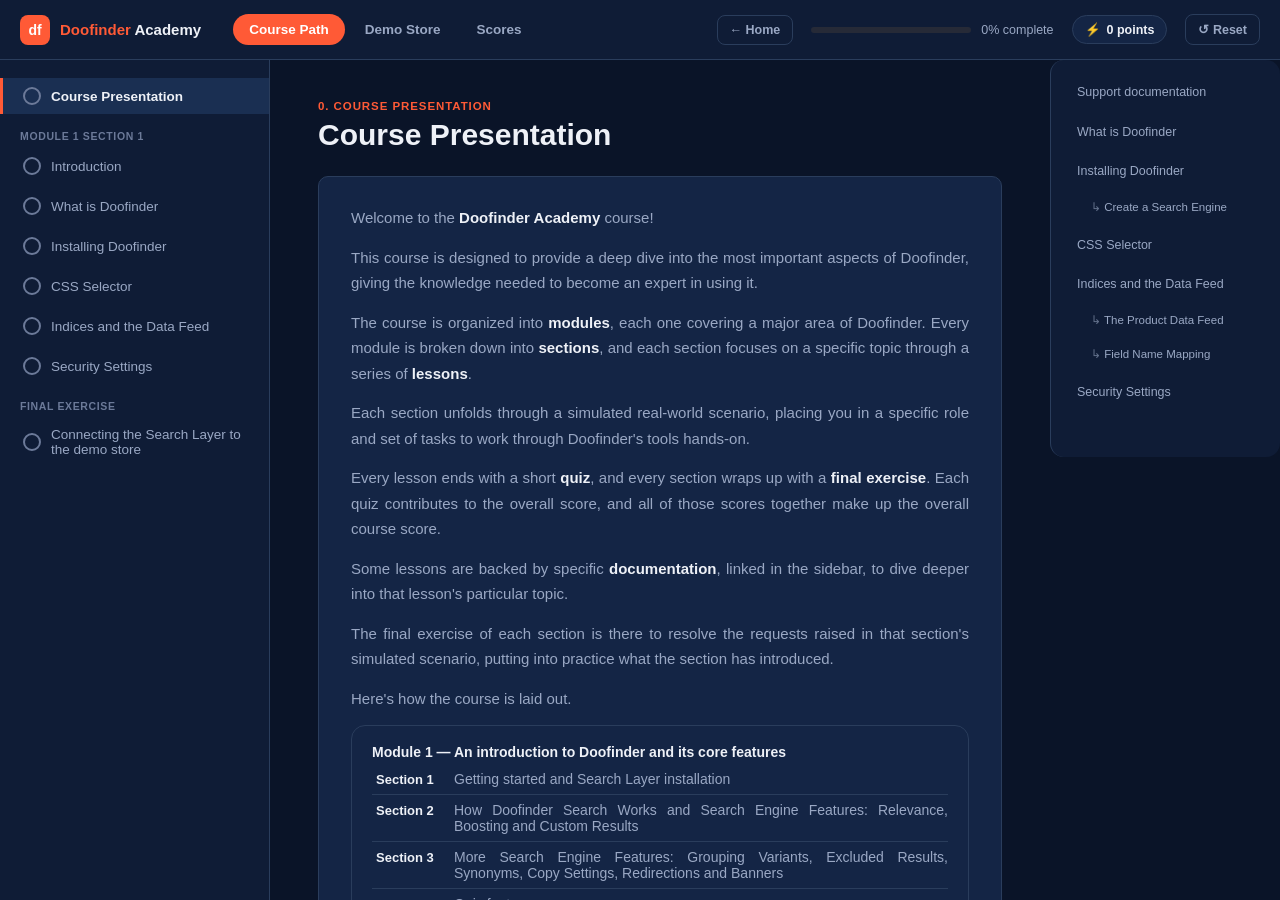
==== academy/section1.html @ 2c352283 "Auto commit: data-section1.js" ====
<!DOCTYPE html>
<html lang="en">
<head>
<meta charset="UTF-8">
<meta name="viewport" content="width=device-width, initial-scale=1.0">
<title>Doofinder Academy</title>
<link rel="stylesheet" href="css/style.css?v=235">
</head>
<body>
<div id="app">

  <header class="topbar">
    <a class="brand" href="index.html" title="Back to Home">
      <div class="brand-mark">df</div>
      <div class="brand-name"><span>Doofinder</span> Academy</div>
    </a>

    <nav class="tabs">
      <button class="tab-btn" data-view="course">Course Path</button>
      <button class="tab-btn" data-view="demo">Demo Store</button>
      <button class="tab-btn" data-view="scores">Scores</button>
    </nav>

    <div class="topbar-right">
      <a class="home-btn" href="index.html">← Home</a>
      <div class="progress-wrap">
        <div class="progress-track"><div class="progress-fill" id="progress-fill"></div></div>
        <div class="progress-label" id="progress-label">0% complete</div>
      </div>
      <div class="xp-badge">⚡ <span id="xp-label">0 points</span></div>
      <button class="reset-btn" id="reset-btn">↺ Reset</button>
    </div>
  </header>

  <div class="layout">
    <aside class="sidebar" id="sidebar"></aside>
    <main class="main"><div class="main-inner" id="main-inner"></div></main>
    <aside class="doclinks" id="doclinks"></aside>
  </div>

</div>

<div class="lightbox" id="lightbox">
  <img id="lightbox-img" src="" alt="">
  <div class="lightbox-video" id="lightbox-video">
    <iframe id="lightbox-video-iframe" src="" frameborder="0" webkitallowfullscreen mozallowfullscreen allowfullscreen></iframe>
  </div>
  <div class="lightbox-content" id="lightbox-content"></div>
</div>

<script src="js/data-section1.js?v=266"></script>
<script src="js/app.js?v=247"></script>
</body>
</html>
---- academy/css/style.css ----
:root {
  --bg-page: #0a1428;
  --bg-panel: #0f1c36;
  --bg-card: #142545;
  --bg-card-hover: #1a2f52;
  --border: #2a3d5c;
  --text-primary: #eef1f7;
  --text-secondary: #9aa8c4;
  --text-dim: #6c7a99;
  --accent: #ff5a36;
  --accent-soft: rgba(255, 90, 54, 0.14);
  --success: #2ecc71;
  --success-soft: rgba(46, 204, 113, 0.14);
  --danger: #ef5a5a;
  --danger-soft: rgba(239, 90, 90, 0.14);
  --success-text: #7be3a4;
  --danger-text: #f29e9e;
  --pill-yellow: #f4d35e;
  --pill-green: #8bd450;
  --pill-blue: #6cb6f2;
  --radius: 10px;
}

* { box-sizing: border-box; }

html, body {
  margin: 0;
  padding: 0;
  height: 100%;
  background: var(--bg-page);
  color: var(--text-primary);
  font-family: "Inter", -apple-system, BlinkMacSystemFont, "Segoe UI", Roboto, Helvetica, Arial, sans-serif;
  -webkit-font-smoothing: antialiased;
}

#app { display: flex; flex-direction: column; height: 100vh; }

/* ---------- Topbar ---------- */
.topbar {
  height: 60px;
  flex: 0 0 auto;
  display: flex;
  align-items: center;
  gap: 24px;
  padding: 0 20px;
  background: var(--bg-panel);
  border-bottom: 1px solid var(--border);
  z-index: 10;
}

.brand { display: flex; align-items: center; gap: 10px; margin-right: 8px; white-space: nowrap; text-decoration: none; color: inherit; }
.brand-mark {
  width: 30px; height: 30px; border-radius: 8px;
  background: var(--accent);
  color: #fff;
  font-weight: 800;
  font-size: 14px;
  display: flex; align-items: center; justify-content: center;
}
.brand-name { font-weight: 700; font-size: 15px; color: var(--text-primary); }
.brand-name span { color: var(--accent); }

.tabs { display: flex; align-items: center; gap: 4px; }
.tab-btn {
  border: none;
  background: transparent;
  color: var(--text-secondary);
  font-size: 13.5px;
  font-weight: 600;
  padding: 8px 16px;
  border-radius: 999px;
  cursor: pointer;
  transition: background .15s, color .15s;
}
.tab-btn:hover { color: var(--text-primary); }
.tab-btn.active { background: var(--accent); color: #fff; }

.topbar-right { margin-left: auto; display: flex; align-items: center; gap: 18px; }

.progress-wrap { display: flex; align-items: center; gap: 10px; }
.progress-track {
  width: 160px; height: 6px; border-radius: 999px;
  background: #262a37; overflow: hidden;
}
.progress-fill { height: 100%; background: var(--accent); border-radius: 999px; transition: width .3s ease; }
.progress-label { font-size: 12.5px; color: var(--text-secondary); white-space: nowrap; }

.xp-badge {
  display: flex; align-items: center; gap: 6px;
  background: var(--bg-card); border: 1px solid var(--border);
  padding: 6px 12px; border-radius: 999px;
  font-size: 12.5px; font-weight: 700; color: var(--text-primary);
  white-space: nowrap;
}

.reset-btn {
  display: flex; align-items: center; gap: 6px;
  background: transparent; border: 1px solid var(--border);
  color: var(--text-secondary);
  padding: 7px 12px; border-radius: 8px;
  font-size: 12.5px; font-weight: 600; cursor: pointer;
  transition: border-color .15s, color .15s;
}
.reset-btn:hover { border-color: var(--danger); color: var(--danger); }

.home-btn {
  display: flex; align-items: center; gap: 6px;
  background: transparent; border: 1px solid var(--border);
  color: var(--text-secondary); text-decoration: none;
  padding: 7px 12px; border-radius: 8px;
  font-size: 12.5px; font-weight: 600;
  transition: border-color .15s, color .15s;
}
.home-btn:hover { border-color: var(--accent); color: var(--accent); }

/* ---------- Layout ---------- */
.layout { flex: 1; display: flex; min-height: 0; }

.sidebar {
  width: 270px; flex: 0 0 auto;
  background: var(--bg-panel);
  border-right: 1px solid var(--border);
  overflow-y: auto;
  padding: 18px 0 40px;
}
.side-group { margin-bottom: 4px; }
.side-group-label {
  font-size: 10.5px; font-weight: 800; letter-spacing: .06em;
  color: var(--text-dim); padding: 12px 20px 6px;
}
.side-item {
  display: flex; align-items: center; gap: 10px;
  padding: 9px 20px;
  cursor: pointer;
  font-size: 13.5px;
  color: var(--text-secondary);
  border-left: 3px solid transparent;
  transition: background .12s, color .12s;
}
.side-item:hover { background: var(--bg-card-hover); color: var(--text-primary); }
.side-item.active {
  color: var(--text-primary); font-weight: 700;
  background: var(--bg-card-hover);
  border-left-color: var(--accent);
}
.side-check {
  width: 18px; height: 18px; border-radius: 999px;
  border: 2px solid var(--text-dim);
  flex: 0 0 auto;
  display: flex; align-items: center; justify-content: center;
}
.side-item.done .side-check {
  border-color: var(--success);
  background: var(--success);
  color: #06280f;
  font-size: 11px; font-weight: 900;
}

.main {
  flex: 1; min-width: 0; overflow-y: auto; padding: 40px 48px 80px;
  scrollbar-width: none;
  -ms-overflow-style: none;
}
.main::-webkit-scrollbar { display: none; }
.main-inner { max-width: 1200px; margin: 0 auto; }
/* Course lessons, quizzes and exercises: cap the width so floated images keep
   matching the height of the text beside them on wide screens */
.main-inner:has(> .page-head) { max-width: 1000px; }
.main-inner p, .main-inner li { text-align: justify; }

.doclinks {
  width: 230px; flex: 0 0 auto;
  align-self: flex-start;
  background: var(--bg-panel);
  border-left: 1px solid var(--border);
  border-radius: 14px;
  overflow: visible;
  padding: 18px 16px 40px;
}
.doclink-item { margin-bottom: 10px; }
.doclink-item a {
  display: block;
  font-size: 12.5px; line-height: 1.4;
  color: var(--text-secondary);
  text-decoration: none;
  padding: 6px 8px;
  border-radius: 6px;
  border-left: 2px solid transparent;
  transition: background .12s, color .12s;
}
.doclink-item a:hover { background: var(--bg-card-hover); color: var(--text-primary); }
.doclink-item.active a {
  color: #fff; font-weight: 700;
  background: var(--accent);
  border-left-color: var(--accent);
}
.doclink-item-extra { margin-top: -4px; margin-left: 14px; }
.doclink-item-extra a { font-size: 11.5px; }
.doclink-item-extra a::before { content: "↳ "; opacity: .6; }

.eyebrow { color: var(--accent); font-weight: 800; font-size: 11.5px; letter-spacing: .08em; margin-bottom: 6px; }
.page-title { font-size: 30px; font-weight: 800; margin: 0 0 24px; color: var(--text-primary); }

.page-head { display: flex; align-items: flex-start; justify-content: space-between; gap: 16px; }
.module-badge {
  flex-shrink: 0; margin-top: 2px;
  background: var(--accent); color: #fff; font-size: 12px; font-weight: 700; letter-spacing: .03em;
  padding: 6px 14px; border-radius: 999px; white-space: nowrap;
}

.card {
  background: var(--bg-card);
  border: 1px solid var(--border);
  border-radius: var(--radius);
  padding: 28px 32px;
}
.card + .card { margin-top: 24px; }

/* ---------- Course presentation ---------- */
.intro-text p { line-height: 1.7; font-size: 15px; color: var(--text-secondary); margin: 0 0 14px; }
.intro-text p strong { color: var(--text-primary); }
.email-card {
  background: var(--bg-page);
  border: 1px solid var(--border);
  border-radius: 8px;
  padding: 20px 24px;
  margin: 18px 0;
}
.email-head { display: flex; align-items: center; gap: 12px; padding-bottom: 14px; border-bottom: 1px solid var(--border); margin-bottom: 14px; }
.email-avatar {
  width: 38px; height: 38px; border-radius: 999px;
  background: var(--accent-soft); color: var(--accent);
  display: flex; align-items: center; justify-content: center;
  font-weight: 800; font-size: 13px;
}
.email-name { font-weight: 700; font-size: 14px; }
.email-addr { color: var(--text-dim); font-size: 12.5px; }
.email-subject { color: var(--text-secondary); font-size: 13px; padding-bottom: 12px; border-bottom: 1px solid var(--border); margin-bottom: 14px; }
.email-body p { margin: 0 0 12px; line-height: 1.7; font-size: 14.5px; color: var(--text-primary); }
.email-body a { color: var(--text-primary); font-weight: 700; }

.whatsapp-card {
  max-width: 960px; margin: 18px 0;
  border: 1px solid var(--border); border-radius: 12px;
  padding: 16px 18px;
}
.whatsapp-head { display: flex; align-items: center; gap: 10px; margin-bottom: 10px; }
.whatsapp-avatar {
  width: 34px; height: 34px; border-radius: 999px;
  background: var(--success-soft); color: var(--success);
  display: flex; align-items: center; justify-content: center;
  font-weight: 800; font-size: 12px; flex: 0 0 auto;
}
.whatsapp-name { font-weight: 700; font-size: 13.5px; color: var(--text-primary); }

.whatsapp-thread { display: flex; flex-direction: column; gap: 6px; }
.whatsapp-msg {
  align-self: flex-start; max-width: 92%;
  background: var(--bg-page); border: 1px solid var(--border);
  border-radius: 14px; border-top-left-radius: 4px;
  padding: 9px 14px 5px;
}
.whatsapp-msg p { margin: 0; line-height: 1.55; font-size: 14.5px; color: var(--text-primary); }
.whatsapp-msg p strong { color: var(--text-primary); }
.whatsapp-msg a { color: var(--text-primary); font-weight: 700; }
.whatsapp-meta {
  display: flex; justify-content: flex-end; align-items: center; gap: 3px;
  margin-top: 3px; font-size: 10.5px; color: var(--text-dim);
}
.whatsapp-ticks { color: #53bdeb; font-size: 11px; letter-spacing: -1px; }

.whatsapp-outgoing .whatsapp-head { flex-direction: row-reverse; }
.whatsapp-outgoing .whatsapp-msg {
  align-self: flex-end;
  background: var(--accent-soft); border-color: rgba(255, 90, 54, .3);
  border-top-left-radius: 14px; border-top-right-radius: 4px;
}

.whatsapp-split { display: flex; gap: 28px; align-items: flex-start; margin: 18px 0; }
.whatsapp-split .whatsapp-card, .whatsapp-split .slack-card { flex: 1.8 1 700px; max-width: 700px; margin: 0; }
.whatsapp-note { flex: 1 1 260px; min-width: 220px; padding-top: 4px; }
.whatsapp-note p { line-height: 1.7; font-size: 15px; color: var(--text-secondary); margin: 0 0 14px; }
.whatsapp-note p:last-child { margin-bottom: 0; }
.whatsapp-note p strong { color: var(--text-primary); }
@media (max-width: 900px) {
  .whatsapp-split { flex-direction: column; }
  .whatsapp-split .whatsapp-card, .whatsapp-split .slack-card { width: 100%; }
}

.slack-card-wide { margin: 18px 0; }
.slack-card-wide .slack-card { max-width: none; margin: 0; }

/* ---------- Slack ---------- */
.slack-card {
  max-width: 960px; margin: 18px 0;
  border: 1px solid var(--border); border-radius: 12px;
  overflow: hidden; background: var(--bg-page);
}
.slack-channel-bar {
  padding: 12px 18px; border-bottom: 1px solid var(--border);
  font-weight: 700; font-size: 14px; color: var(--text-primary);
  background: var(--bg-card);
}
.slack-hash { color: var(--text-dim); font-weight: 700; margin-right: 2px; }
.slack-thread { padding: 14px 18px; display: flex; flex-direction: column; gap: 16px; }
.slack-msg { display: flex; gap: 12px; align-items: flex-start; }
.slack-avatar {
  width: 36px; height: 36px; border-radius: 8px; flex: 0 0 auto;
  background: #6b4fc9; color: #fff;
  display: flex; align-items: center; justify-content: center;
  font-weight: 800; font-size: 12.5px;
}
.slack-avatar-self { background: var(--accent); }
.slack-msg-body { min-width: 0; }
.slack-msg-head { display: flex; align-items: baseline; gap: 8px; margin-bottom: 2px; }
.slack-msg-name { font-weight: 700; font-size: 14px; color: var(--text-primary); }
.slack-msg-time { font-size: 11.5px; color: var(--text-dim); }
.slack-msg-body p { margin: 0; line-height: 1.55; font-size: 14.5px; color: var(--text-primary); }
.slack-msg-body p + p { margin-top: 8px; }
.slack-msg-body p strong { color: var(--text-primary); }
.slack-msg-body code { font-size: 13px; }

/* ---------- Theory ---------- */
.theory-lead { font-size: 15.5px; line-height: 1.75; color: var(--text-secondary); margin-bottom: 6px; }
.theory-lead strong { color: var(--text-primary); }
.theory-block { margin-top: 22px; }
.theory-block::after { content: ""; display: table; clear: both; }
.theory-lead + .theory-block { margin-top: 10px; }
.theory-block h2 { font-size: 19px; margin: 0 0 12px; color: var(--text-primary); clear: both; scroll-margin-top: 24px; }
.theory-block h3 { font-size: 16px; margin: 22px 0 10px; color: var(--text-primary); }
.theory-block .theory-table { margin-bottom: 14px; clear: both; }
.theory-block ul, .theory-block ol { margin: 0 0 14px; padding-left: 20px; color: var(--text-secondary); font-size: 14.5px; line-height: 1.75; }
.theory-block ul ul { margin-top: 6px; }
.theory-block li { margin-bottom: 6px; }
.theory-block li strong, .theory-block p strong { color: var(--text-primary); }
.theory-block p { color: var(--text-secondary); font-size: 14.5px; line-height: 1.75; margin: 0 0 14px; }
code { background: var(--bg-page); border: 1px solid var(--border); padding: 1px 6px; border-radius: 5px; font-size: 13px; color: var(--text-secondary); font-family: "SFMono-Regular", Consolas, Menlo, monospace; }
.code-block code { background: transparent; border: none; padding: 0; border-radius: 0; font-size: 13px; color: #d7dce6; }

/* Editorial figures — images that sit inside the flowing text, magazine-style,
   instead of a two-column split (which left empty space when text ran short). */
.lesson-figure {
  width: 320px; max-width: 100%;
  margin: 4px 0 16px;
  position: relative;
}
.lesson-figure-left { float: left; margin-right: 24px; }
.lesson-figure-right { float: right; margin-left: 24px; }
.lesson-figure img {
  display: block; width: 100%; height: auto;
  border-radius: 8px; border: 1px solid var(--border);
  cursor: zoom-in; transition: filter .15s;
}
.lesson-figure img:hover { filter: brightness(1.08); }
.example-caption {
  position: absolute; right: 8px; bottom: 8px; z-index: 1;
  margin: 0; padding: 0;
  width: 24px; height: 24px;
  display: flex; align-items: center; justify-content: center;
  background: rgba(10, 20, 40, .78); border: 1px solid rgba(255, 255, 255, .1);
  border-radius: 50%;
  color: var(--text-primary);
  pointer-events: none;
}
.example-caption svg { display: block; }
.theory-callout {
  display: flow-root; /* sits beside a floated image instead of dropping below it */
  margin: 16px 0; padding: 13px 18px;
  border-left: 3px solid var(--accent);
  background: var(--accent-soft);
  border-radius: 0 8px 8px 0;
  font-size: 14.5px; line-height: 1.7;
  color: var(--text-primary);
}
@media (max-width: 720px) {
  .lesson-figure-left, .lesson-figure-right { float: none; width: 100%; margin: 0 0 16px; }
}

.install-step-carousel {
  position: relative; margin-top: 10px; max-width: 600px; height: 400px;
  background: #fff;
  border-radius: 8px; border: 1px solid var(--border);
}
.install-step-carousel.float-left { float: left; width: 500px; margin: 0 24px 14px 0; }
@media (max-width: 720px) {
  .install-step-carousel.float-left { float: none; width: 100%; margin: 0 0 16px; }
}
.install-step-carousel img {
  display: none; width: 100%; height: 100%;
  object-fit: contain;
  border-radius: 8px;
  cursor: zoom-in; transition: filter .15s;
}
.install-step-carousel img.is-active { display: block; }
.install-step-carousel img:hover { filter: brightness(1.08); }
.carousel-next-btn {
  position: absolute; right: 8px; bottom: 8px; z-index: 1;
  padding: 5px 12px; border: 1px solid rgba(255, 255, 255, .1);
  border-radius: 999px;
  background: rgba(10, 20, 40, .78); color: var(--text-primary);
  font-size: 11.5px; font-weight: 700;
  cursor: pointer;
}
.carousel-next-btn:hover { background: rgba(10, 20, 40, .92); }

.gif-preview { display: flex; align-items: flex-start; gap: 20px; margin-top: 10px; flex-wrap: wrap; }
.gif-preview .gif-image { flex: 3 1 600px; max-width: 800px; position: relative; }
.gif-preview .gif-image img[data-action="zoom-image"] {
  display: block;
  width: 100%;
  border-radius: 8px;
  border: 1px solid var(--border);
  cursor: zoom-in;
  transition: filter .15s;
}
.gif-preview .gif-image img[data-action="zoom-image"]:hover { filter: brightness(1.08); }
.gif-preview .gif-text { flex: 1 1 140px; min-width: 140px; }

.gif-preview-stacked { flex-direction: column; }
.gif-preview-stacked .gif-image { flex: none; width: 100%; max-width: 100%; }
.gif-preview-stacked .gif-text { flex: none; width: 100%; margin-top: 14px; }

.gif-freeze-canvas {
  display: none;
  position: absolute; top: 0; left: 0; z-index: 1;
  width: 100%; height: 100%;
  border-radius: 8px;
}
.gif-freeze-canvas.is-visible { display: block; }
.gif-toggle-btn {
  position: absolute; left: 8px; bottom: 8px; z-index: 2;
  width: 26px; height: 26px; padding: 0;
  display: flex; align-items: center; justify-content: center;
  background: rgba(10, 20, 40, .78); border: 1px solid rgba(255, 255, 255, .1);
  border-radius: 50%;
  color: var(--text-primary);
  cursor: pointer;
}
.gif-toggle-btn:hover { background: rgba(10, 20, 40, .92); }
.gif-preview .gif-text p { margin: 0 0 14px; }
.gif-preview .gif-text p:last-child { margin-bottom: 0; }

.lightbox {
  display: none;
  position: fixed; inset: 0; z-index: 1000;
  background: rgba(10, 12, 18, .85);
  align-items: center; justify-content: center;
  padding: 40px; cursor: zoom-out;
}
.lightbox.is-open { display: flex; }
.lightbox img { max-width: 95vw; max-height: 90vh; border-radius: 10px; box-shadow: 0 20px 60px rgba(0,0,0,.5); }
.lightbox-video {
  display: none; position: relative; width: min(90vw, 1100px); aspect-ratio: 16 / 9;
  border-radius: 10px; overflow: hidden; box-shadow: 0 20px 60px rgba(0,0,0,.5); cursor: default;
  background: #000;
}
.lightbox-video iframe { position: absolute; top: 0; left: 0; width: 100%; height: 100%; border: 0; }
.lightbox-content {
  display: none; cursor: default;
  background: var(--bg-card); border: 1px solid var(--border); border-radius: 14px;
  padding: 36px 40px; box-shadow: 0 20px 60px rgba(0,0,0,.5);
  max-width: 90vw; max-height: 90vh; overflow: auto;
}
.lightbox-content svg { display: block; width: min(70vw, 640px); height: auto; }

.theory-diagram {
  width: max-content;
  margin: 18px 0; padding: 26px 20px;
  background: var(--bg-page); border: 1px solid var(--border); border-radius: 10px;
}
.theory-diagram svg { width: 320px; max-width: 100%; height: auto; display: block; margin: 0; cursor: zoom-in; transition: filter .15s; }
.theory-diagram svg:hover { filter: brightness(1.12); }

.diagram-split { display: flex; gap: 24px; align-items: flex-start; margin: 18px 0; flex-wrap: wrap; }
.diagram-figure { flex: 0 0 auto; position: relative; }
.diagram-split .theory-diagram { margin: 0; }
.diagram-note { flex: 1 1 260px; min-width: 240px; }
.diagram-note p { line-height: 1.7; font-size: 15px; color: var(--text-secondary); margin: 0 0 14px; }
.diagram-note p:last-child { margin-bottom: 0; }
.diagram-note p strong { color: var(--text-primary); }

.theory-table { width: 100%; border-collapse: collapse; margin-top: 4px; font-size: 14px; }
.theory-table th, .theory-table td { text-align: left; padding: 10px 12px; border-bottom: 1px solid var(--border); vertical-align: top; }
.theory-table th { color: var(--text-dim); font-size: 11.5px; text-transform: uppercase; letter-spacing: .04em; }
.theory-table td { color: var(--text-secondary); }
.theory-table td strong { color: var(--text-primary); }

.course-index { display: flex; flex-direction: column; gap: 20px; margin-top: 4px; }
.course-index-module {
  background: var(--bg-card);
  border: 1px solid var(--border);
  border-radius: 14px;
  padding: 18px 20px;
}
.course-index-module-title { font-size: 14px; font-weight: 700; color: var(--text-primary); margin-bottom: 4px; }
.course-index-module-desc { font-size: 13px; color: var(--text-secondary); line-height: 1.5; margin: 0 0 10px; }
.course-index-list { list-style: none; margin: 0; padding: 0; }
.course-index-list li {
  display: flex; align-items: baseline; gap: 10px;
  padding: 7px 0 7px 4px;
  color: var(--text-secondary);
  font-size: 14px;
  border-bottom: 1px solid var(--border);
}
.course-index-list li:last-child { border-bottom: none; }
.course-index-section {
  flex: none;
  color: var(--text-primary);
  font-size: 13px; font-weight: 700;
  min-width: 68px;
}

/* ---------- Home / landing page ---------- */
.home-inner { max-width: 1200px; padding-top: 12px; }
.home-inner .page-title { margin-bottom: 10px; }
.home-hero { font-size: 15.5px; line-height: 1.7; color: var(--text-secondary); max-width: 620px; margin: 0 0 30px; }

.course-grid {
  display: grid;
  grid-template-columns: repeat(auto-fill, minmax(260px, 1fr));
  gap: 20px;
  margin-bottom: 28px;
}
.course-card {
  display: flex; flex-direction: column;
  background: var(--bg-card); border: 1px solid var(--border); border-radius: 14px;
  padding: 22px 22px 18px; min-height: 220px;
  text-decoration: none; color: inherit;
  transition: border-color .15s, transform .12s;
}
.course-card:hover { border-color: var(--accent); transform: translateY(-2px); }
.course-card-pill {
  align-self: flex-start;
  font-size: 11px; font-weight: 800; letter-spacing: .02em;
  padding: 5px 12px; border-radius: 999px; margin-bottom: 16px;
  color: #12131a;
}
.course-card-pill-yellow { background: var(--pill-yellow); }
.course-card-pill-green { background: var(--pill-green); }
.course-card-pill-blue { background: var(--pill-blue); }
.course-card-title { font-size: 18.5px; font-weight: 800; margin: 0 0 10px; color: var(--text-primary); line-height: 1.3; }
.main-inner .course-card-desc { font-size: 13.5px; color: var(--text-secondary); line-height: 1.55; margin: 0; flex: 1; text-align: left; }
.course-card-footer {
  display: flex; align-items: center; justify-content: space-between;
  margin-top: 20px; padding-top: 14px; border-top: 1px solid var(--border);
  font-size: 12.5px; color: var(--text-secondary);
}
.course-card-level { display: flex; align-items: center; gap: 6px; }
.course-card-level svg { width: 14px; height: 14px; opacity: .8; }

.home-module-card { margin-top: 0; }
.home-module-upcoming { opacity: .65; }
.home-module-upcoming .course-index-list li { padding-left: 0; }

.code-block {
  background: transparent;
  padding: 0;
  overflow-x: auto;
  font-family: "SFMono-Regular", Consolas, Menlo, monospace;
  font-size: 13px;
  color: #d7dce6;
  margin: 10px 0 14px;
}
.code-block .tok { color: var(--text-primary); font-weight: 700; }

.section-footer { display: flex; justify-content: flex-end; align-items: center; gap: 10px; margin-top: 28px; }
.btn {
  border: none; cursor: pointer; font-weight: 700; font-size: 13.5px;
  border-radius: 8px; padding: 11px 20px;
  transition: filter .15s, transform .1s;
}
.btn:active { transform: translateY(1px); }
.btn-primary { background: var(--accent); color: #fff; }
.btn-primary:hover { filter: brightness(1.08); }
.btn-primary:disabled { opacity: .45; cursor: not-allowed; }
.btn-ghost { background: var(--bg-card-hover); color: var(--text-primary); border: 1px solid var(--border); }
.btn-ghost:hover { border-color: var(--text-dim); }

/* ---------- Quiz ---------- */
.quiz-docs-link { margin-bottom: 14px; }
.quiz-docs-link a {
  color: var(--text-secondary); font-size: 13px; font-weight: 600;
  text-decoration: none; display: inline-flex; align-items: center; gap: 4px;
}
.quiz-docs-link a:hover { color: var(--accent); }
.quiz-card { }
.quiz-card ul { margin: 0 0 16px; padding-left: 20px; color: var(--text-secondary); font-size: 14.5px; line-height: 1.75; }
.quiz-card li { margin-bottom: 6px; }
.quiz-card li strong { color: var(--text-primary); }
.quiz-card a { color: var(--text-primary); font-weight: 700; }
.quiz-card a:hover { color: var(--accent); }
.quiz-hint { color: var(--text-secondary); font-size: 13px; margin: 0 0 14px; }
.quiz-header { display: flex; align-items: center; justify-content: space-between; margin-bottom: 20px; }
.quiz-header h2 { font-size: 18px; margin: 0; }
.quiz-dots { display: flex; gap: 6px; }
.quiz-dot { width: 8px; height: 8px; border-radius: 999px; background: var(--border); }
.quiz-dot.current { background: var(--accent); width: 20px; }
.quiz-dot.answered-correct { background: var(--success); }
.quiz-dot.answered-wrong { background: var(--danger); }
.exercise-stepper { display: flex; align-items: center; gap: 10px; }
.exercise-step-label { font-size: 12px; font-weight: 600; color: var(--text-secondary); white-space: nowrap; }

.quiz-question { font-size: 16.5px; font-weight: 700; margin-bottom: 18px; line-height: 1.5; }
.quiz-options { display: flex; flex-direction: column; gap: 10px; }
.quiz-option {
  display: flex; align-items: center; gap: 12px;
  border: 1px solid var(--border); border-radius: 8px;
  padding: 13px 16px; cursor: pointer;
  font-size: 14px; color: var(--text-primary);
  background: var(--bg-page);
  transition: border-color .12s, background .12s;
}
.quiz-option:hover:not(.locked) { border-color: var(--accent); }
.quiz-option .opt-letter {
  width: 22px; height: 22px; border-radius: 999px; flex: 0 0 auto;
  border: 1px solid var(--border); font-size: 11px; font-weight: 800;
  display: flex; align-items: center; justify-content: center; color: var(--text-dim);
}
.quiz-option.selected { border-color: var(--accent); background: var(--accent-soft); }
.quiz-option.correct { border-color: var(--success); background: var(--success-soft); }
.quiz-option.correct .opt-letter { border-color: var(--success); color: var(--success); background: rgba(46,204,113,.15); }
.quiz-option.wrong { border-color: var(--danger); background: var(--danger-soft); }
.quiz-option.wrong .opt-letter { border-color: var(--danger); color: var(--danger); background: rgba(239,90,90,.15); }
.quiz-option.locked { cursor: default; }

.quiz-feedback { margin-top: 16px; padding: 14px 16px; border-radius: 8px; font-size: 13.5px; line-height: 1.6; }
.quiz-feedback.ok { background: var(--success-soft); color: var(--success-text); border: 1px solid rgba(46,204,113,.35); }
.quiz-feedback.bad { background: var(--danger-soft); color: var(--danger-text); border: 1px solid rgba(239,90,90,.35); }
.quiz-feedback-label { display: block; margin-bottom: 4px; font-size: 14px; }

.quiz-footer { display: flex; justify-content: flex-end; margin-top: 22px; }

.quiz-result { text-align: center; padding: 20px 0; }
.quiz-result .score { font-size: 44px; font-weight: 800; color: var(--accent); }
.quiz-result .score-sub { color: var(--text-secondary); font-size: 14px; margin-top: 6px; }
.quiz-result .badge { display: inline-block; margin-top: 16px; padding: 8px 16px; border-radius: 999px; font-weight: 700; font-size: 12.5px; }
.quiz-result .badge.pass { background: var(--success-soft); color: var(--success-text); }
.quiz-result .badge.retry { background: var(--danger-soft); color: var(--danger-text); }
.quiz-result-actions { display: flex; gap: 10px; justify-content: center; margin-top: 22px; }

/* ---------- Wizard exercise (section 9) ---------- */
.field-row { margin-bottom: 16px; }
.field-label { display: block; font-size: 12.5px; font-weight: 700; color: var(--text-secondary); margin-bottom: 6px; }
.field-input {
  width: 100%; background: var(--bg-page); border: 1px solid var(--border); border-radius: 8px;
  padding: 10px 12px; color: var(--text-primary); font-size: 13.5px; outline: none;
  font-family: inherit;
}
.field-input:focus { border-color: var(--accent); }
.field-input.error { border-color: var(--danger); }
.field-error-msg { color: var(--danger-text); font-size: 12px; margin-top: 6px; }

.image-choice-row { display: flex; gap: 10px; margin-bottom: 4px; }
.image-choice-row.image-choice-grid { display: grid; gap: 12px; }
.image-choice-thumb { position: relative; flex: 1; min-width: 0; }
.image-choice-thumb img { display: block; width: 100%; border-radius: 6px; border: 1px solid var(--border); cursor: zoom-in; }
.image-choice-thumb.fixed-ratio { background: #fff; border-radius: 6px; overflow: hidden; }
.image-choice-thumb.fixed-ratio img { height: 100%; object-fit: contain; }
.image-choice-note { font-size: 14.5px; color: var(--text-secondary); line-height: 1.65; align-self: center; text-align: justify; }
.image-choice-note strong { color: var(--text-primary); }
.image-choice-caption {
  position: absolute; top: 8px; left: 8px; margin: 0;
  background: var(--accent); color: #fff; font-size: 10px; font-weight: 700;
  text-transform: uppercase; letter-spacing: .4px; padding: 3px 8px;
  border-radius: 20px; box-shadow: 0 1px 4px rgba(0, 0, 0, .35); pointer-events: none;
}

.choice-grid { display: flex; flex-wrap: wrap; gap: 10px; }
.choice-option {
  padding: 10px 16px; border: 2px solid var(--border); border-radius: 10px; cursor: pointer;
  background: var(--bg-page); font-size: 14px; transition: border-color .15s;
}
.choice-option:hover { border-color: var(--text-secondary); }
.choice-option.selected { border-color: var(--accent); }
.choice-grid.error .choice-option { border-color: var(--danger); }
@media (max-width: 600px) { .choice-option { width: 100%; text-align: center; } }

.choice-grid-column { flex-direction: column; }
.choice-grid-column .choice-option { width: 100%; text-align: left; }

.feed-preview-grid { display: flex; flex-wrap: wrap; gap: 16px; margin: 10px 0 16px; }
.feed-preview-card {
  position: relative;
  flex: 1 1 260px;
  display: flex; flex-direction: column; gap: 10px;
  padding: 14px; border: 1px solid var(--border); border-radius: 10px;
  background: var(--bg-card);
}
.feed-preview-label {
  position: absolute; top: 22px; left: 22px; z-index: 1; margin: 0;
  background: var(--accent); color: #fff; font-size: 10px; font-weight: 700;
  text-transform: uppercase; letter-spacing: .4px; padding: 3px 8px;
  border-radius: 20px; box-shadow: 0 1px 4px rgba(0, 0, 0, .35); pointer-events: none;
}
.feed-preview-img {
  display: block; width: 100%; max-width: 100%;
  border-radius: 6px; border: 1px solid var(--border);
  cursor: zoom-in; transition: filter .15s;
}
.feed-preview-img:hover { filter: brightness(1.08); }
.feed-download-btn { display: inline-flex; align-self: flex-start; text-decoration: none; }

.exercise-scenario {
  background: var(--bg-page); border: 1px solid var(--border); border-radius: 10px;
  padding: 14px 16px; margin-bottom: 18px;
}
.exercise-scenario p { margin: 0 0 8px; font-size: 13.5px; color: var(--text-secondary); line-height: 1.6; }
.exercise-scenario p strong, .exercise-scenario-text strong, .field-label strong, .quiz-hint strong { color: var(--text-primary); }
.exercise-scenario .console-line {
  margin: 0; background: #0b0d13; border: 1px solid var(--border); border-radius: 6px;
  padding: 10px 12px; font-size: 12.5px; color: var(--danger-text); white-space: pre-wrap; font-family: "SF Mono", Consolas, monospace;
}

.exercise-scenario-split { display: flex; flex-wrap: wrap; gap: 20px; align-items: flex-start; margin-bottom: 4px; clear: both; }
.exercise-scenario-media { width: 620px; flex-shrink: 0; position: relative; }
.exercise-scenario-img {
  display: block; width: 100%; border-radius: 8px; border: 1px solid var(--border); cursor: zoom-in;
}
.exercise-scenario-img.taller-scenario-img {
  height: 400px; object-fit: contain; background: #fff;
}
.exercise-scenario-side { flex: 1 1 280px; min-width: 280px; }
.exercise-scenario-text { margin: 0 0 14px; font-size: 15.5px; color: var(--text-secondary); line-height: 1.75; }
.exercise-scenario-media.image-choice-media { width: 800px; }
.exercise-scenario-media.video-media { width: 620px; }
.exercise-scenario-split:has(.video-media) .exercise-scenario-side { min-width: 240px; }
.exercise-scenario-media.small-media { width: 300px; }
.exercise-scenario-split:has(.small-media) .exercise-scenario-side { min-width: 260px; }
.exercise-scenario-media.medium-media { width: 420px; }
.exercise-scenario-video { position: relative; width: 100%; height: 0; padding-bottom: 56.25%; border-radius: 8px; overflow: hidden; border: 1px solid var(--border); }
.exercise-scenario-video iframe { position: absolute; top: 0; left: 0; width: 100%; height: 100%; border: 0; }
.video-enlarge-hint { display: inline-block; margin-top: 8px; font-size: 12px; color: var(--text-secondary); cursor: zoom-in; font-style: italic; }
.video-enlarge-hint:hover { color: var(--text-primary); }
.exercise-scenario-split.stacked-media { flex-direction: column; }
.exercise-scenario-split.stacked-media .exercise-scenario-media { width: 100%; max-width: 520px; }
.exercise-scenario-split.stacked-media .exercise-scenario-media.image-choice-media { width: 100%; max-width: 100%; }
.exercise-scenario-split.stacked-media .exercise-scenario-media.wide-media { max-width: 100%; }
.exercise-scenario-split.stacked-media .exercise-scenario-side { width: 100%; min-width: 0; }
.exercise-scenario-fields-row { display: flex; gap: 16px; flex-wrap: wrap; }
.exercise-scenario-fields-row .field-row { flex: 1 1 180px; }
@media (max-width: 700px) {
  .exercise-scenario-split { flex-direction: column; }
  .exercise-scenario-media { width: 100%; }
}

.id-reveal-box {
  background: var(--success-soft); border: 1px solid var(--success); border-radius: 10px;
  padding: 16px 18px; margin-bottom: 4px;
}
.id-reveal-title { color: var(--success-text); font-weight: 700; font-size: 13px; margin-bottom: 10px; }
.id-reveal-row { display: flex; align-items: center; justify-content: space-between; gap: 12px; padding: 4px 0; font-size: 13px; color: var(--text-secondary); }
.id-reveal-row code { color: var(--text-primary); font-weight: 700; font-size: 13px; }

/* ---------- Scores ---------- */
.scores-grid { display: grid; grid-template-columns: repeat(3, 1fr); gap: 16px; margin-bottom: 28px; }
.stat-card { background: var(--bg-card); border: 1px solid var(--border); border-radius: var(--radius); padding: 20px 22px; }
.stat-card .stat-label { font-size: 11.5px; color: var(--text-dim); font-weight: 700; letter-spacing: .04em; text-transform: uppercase; }
.stat-card .stat-value { font-size: 30px; font-weight: 800; margin-top: 8px; color: var(--text-primary); }
.stat-card .stat-value.accent { color: var(--accent); }

.scores-table { width: 100%; border-collapse: collapse; }
.scores-table th, .scores-table td { text-align: left; padding: 13px 14px; border-bottom: 1px solid var(--border); font-size: 13.5px; }
.scores-table th { color: var(--text-dim); font-size: 11px; text-transform: uppercase; letter-spacing: .04em; }
.scores-table td { color: var(--text-secondary); }
.scores-table td.name { color: var(--text-primary); font-weight: 600; }
.status-pill { display: inline-flex; align-items: center; gap: 6px; padding: 4px 10px; border-radius: 999px; font-size: 12px; font-weight: 700; }
.status-pill.complete { background: var(--success-soft); color: var(--success-text); }
.status-pill.pending { background: rgba(255,255,255,.06); color: var(--text-dim); }

/* ---------- Demo store (control room) ---------- */
.demo-shell { display: grid; grid-template-columns: 1fr 360px; gap: 24px; align-items: start; }
@media (max-width: 1080px) { .demo-shell { grid-template-columns: 1fr; } }

.launcher-card { background: #0e1015; border: 1px solid var(--border); border-radius: 14px; overflow: hidden; }
.browser-chrome { background: #14161f; padding: 10px 14px; display: flex; align-items: center; gap: 12px; border-bottom: 1px solid var(--border); }
.browser-dots { display: flex; gap: 6px; }
.browser-dots span { width: 9px; height: 9px; border-radius: 999px; background: var(--border); }
.browser-url {
  flex: 1; background: #0b0d13; border: 1px solid var(--border); border-radius: 6px;
  padding: 5px 10px; font-size: 12px; color: var(--text-dim); font-family: "SF Mono", Consolas, monospace;
}
.launcher-hero {
  height: 180px; background-size: cover; background-position: center 20%;
  background-color: #0b0d13; position: relative;
}
.launcher-hero::after {
  content: ""; position: absolute; inset: 0;
  background: linear-gradient(180deg, rgba(14,16,21,0) 40%, rgba(14,16,21,.95) 100%);
}
.launcher-body { padding: 22px 24px 26px; }
.launcher-body h2 { margin: 0 0 8px; font-size: 20px; }
.launcher-body p.hint { color: var(--text-secondary); font-size: 13.5px; line-height: 1.6; margin: 0 0 18px; }
.launcher-stats { display: flex; gap: 24px; margin-bottom: 20px; }
.launcher-stats div { display: flex; flex-direction: column; }
.launcher-stats strong { font-size: 20px; color: var(--accent); }
.launcher-stats span { font-size: 11.5px; color: var(--text-dim); text-transform: uppercase; letter-spacing: .04em; }
.launcher-body .btn { display: inline-flex; }
.launcher-body .status-line { margin-top: 18px; }

.demo-panel .card { padding: 22px 24px; }
.demo-panel h3 { margin: 0 0 6px; font-size: 15px; }
.demo-panel p.hint { color: var(--text-secondary); font-size: 13px; line-height: 1.6; margin: 0 0 16px; }

.toggle-row { display: flex; align-items: center; justify-content: space-between; padding: 12px 0; border-top: 1px solid var(--border); }
.toggle-row:first-of-type { border-top: none; }
.toggle-label { font-size: 13px; font-weight: 700; }
.toggle-sub { font-size: 11.5px; color: var(--text-dim); margin-top: 2px; }

.switch { position: relative; width: 42px; height: 24px; flex: 0 0 auto; }
.switch input { opacity: 0; width: 0; height: 0; }
.switch .track { position: absolute; inset: 0; background: var(--border); border-radius: 999px; cursor: pointer; transition: background .2s; }
.switch .track:before { content: ""; position: absolute; width: 18px; height: 18px; left: 3px; top: 3px; background: #fff; border-radius: 999px; transition: transform .2s; }
.switch input:checked + .track { background: var(--accent); }
.switch input:checked + .track:before { transform: translateX(18px); }

.script-tabs { display: flex; gap: 6px; margin-bottom: 8px; }
.script-tab { font-size: 11.5px; padding: 5px 10px; border-radius: 6px; border: 1px solid var(--border); background: transparent; color: var(--text-secondary); cursor: pointer; }
.script-tab.active { background: var(--accent-soft); border-color: var(--accent); color: var(--accent); }

.status-line { display: flex; align-items: center; gap: 8px; font-size: 12px; margin-top: 14px; color: var(--text-dim); }
.status-dot { width: 8px; height: 8px; border-radius: 999px; background: var(--text-dim); }
.status-dot.live { background: var(--success); box-shadow: 0 0 0 3px var(--success-soft); }
.status-dot.loading { background: #f5b942; box-shadow: 0 0 0 3px rgba(245,185,66,.2); }

.spin {
  width: 12px; height: 12px; border-radius: 999px;
  border: 2px solid rgba(255,255,255,.25); border-top-color: var(--accent);
  animation: spin .7s linear infinite;
}
@keyframes spin { to { transform: rotate(360deg); } }

::-webkit-scrollbar { width: 10px; height: 10px; }
::-webkit-scrollbar-track { background: transparent; }
::-webkit-scrollbar-thumb { background: #262a37; border-radius: 999px; }
::-webkit-scrollbar-thumb:hover { background: #333949; }
@media (max-width: 1100px) { .doclinks { display: none; } }
.diagram-note ul { margin: 0; padding-left: 20px; color: var(--text-secondary); font-size: 14.5px; line-height: 1.75; }
.diagram-note li { margin-bottom: 6px; }
.diagram-figure.lesson-figure-left, .diagram-figure.lesson-figure-right { margin-bottom: 16px; }
.diagram-figure .theory-diagram { margin: 0; }

/* Answered exercise step: options stay visible, locked, marked like the quiz */
.choice-option.locked { cursor: default; pointer-events: none; }
.choice-option.correct { border-color: var(--success); background: var(--success-soft); color: var(--text-primary); }
.choice-option.wrong { border-color: var(--danger); background: var(--danger-soft); }
.field-input.locked { cursor: default; opacity: 1; }
.field-input.field-correct { border-color: var(--success); background: var(--success-soft); }
.field-input.field-wrong { border-color: var(--danger); background: var(--danger-soft); }
.field-correct-answer { margin-top: 6px; font-size: 13px; color: var(--success); }
a.btn { text-decoration: none; display: inline-flex; align-items: center; }
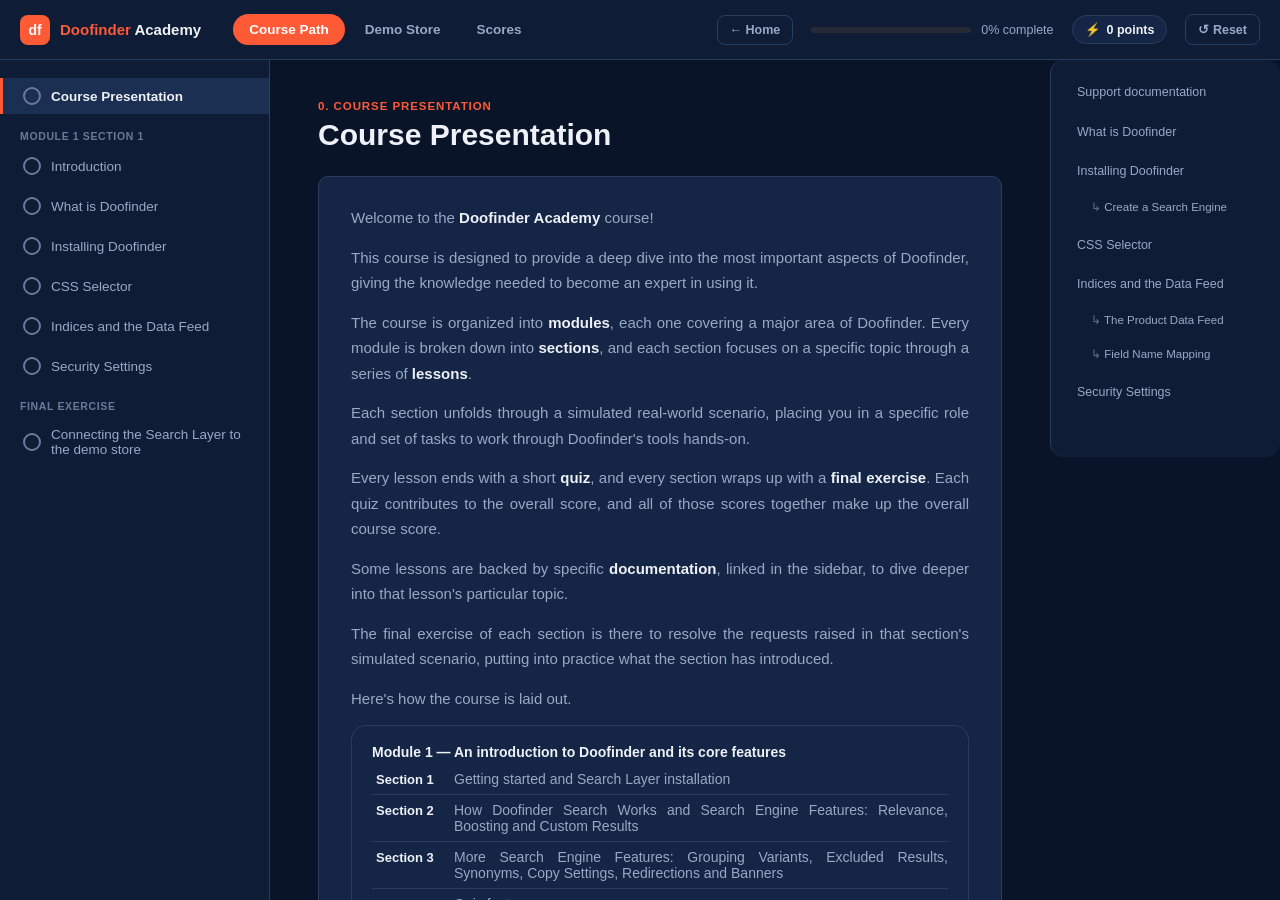
==== commit 2d56292d: "Auto commit: bump-asset-versions.md" ====
--- a/academy/section1.html
+++ b/academy/section1.html
@@ -4,7 +4,7 @@
 <meta charset="UTF-8">
 <meta name="viewport" content="width=device-width, initial-scale=1.0">
 <title>Doofinder Academy</title>
-<link rel="stylesheet" href="css/style.css?v=235">
+<link rel="stylesheet" href="css/style.css?v=236">
 </head>
 <body>
 <div id="app">
@@ -49,6 +49,6 @@
 </div>
 
 <script src="js/data-section1.js?v=266"></script>
-<script src="js/app.js?v=247"></script>
+<script src="js/app.js?v=248"></script>
 </body>
 </html>
--- a/academy/css/style.css
+++ b/academy/css/style.css
@@ -393,6 +393,24 @@
 }
 .install-step-carousel img.is-active { display: block; }
 .install-step-carousel img:hover { filter: brightness(1.08); }
+.install-steps { display: flex; gap: 24px; align-items: center; margin: 10px 0 16px; }
+.install-steps .install-step-carousel { flex: 0 0 500px; height: 400px; margin-top: 0; }
+.install-step-captions { flex: 1; min-width: 0; }
+.install-step-caption { display: none; text-align: left; }
+.install-step-caption.is-active { display: block; }
+.install-step-caption-label {
+  display: block; margin-bottom: 6px;
+  color: var(--accent); font-size: 12px; font-weight: 700; letter-spacing: .06em; text-transform: uppercase;
+}
+.install-step-caption > strong { display: block; color: var(--text-primary); font-size: 18px; }
+.install-step-caption p { margin: 8px 0 0; text-align: left; }
+@media (max-width: 1500px) {
+  .install-steps .install-step-carousel { flex-basis: 420px; height: 340px; }
+}
+@media (max-width: 1100px) {
+  .install-steps { flex-direction: column; align-items: stretch; }
+  .install-steps .install-step-carousel { flex: none; width: 100%; }
+}
 .carousel-next-btn {
   position: absolute; right: 8px; bottom: 8px; z-index: 1;
   padding: 5px 12px; border: 1px solid rgba(255, 255, 255, .1);
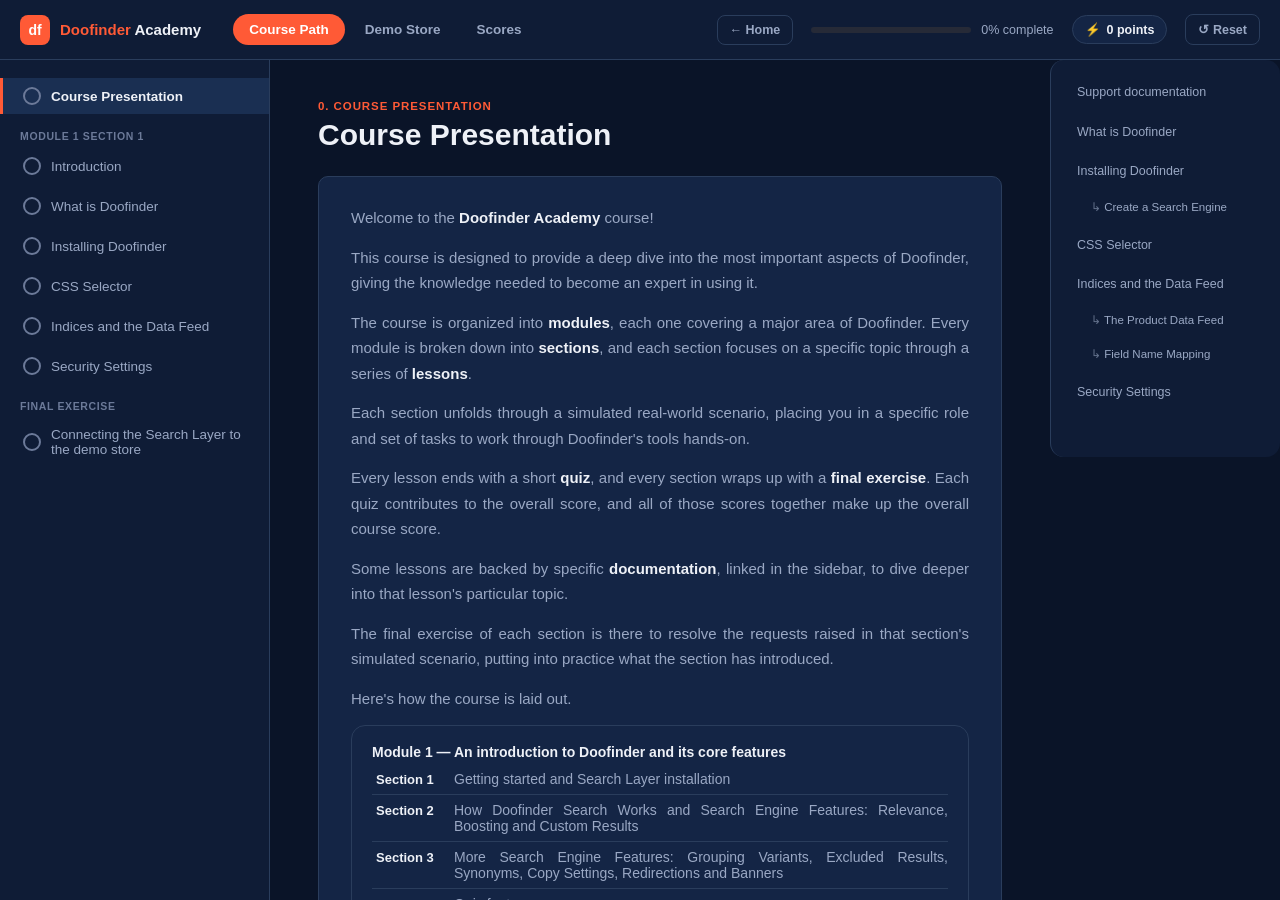
==== commit 30ff8af1: "Auto commit: ACADEMY_STYLE_GUIDE.txt" ====
--- a/academy/section1.html
+++ b/academy/section1.html
@@ -4,7 +4,7 @@
 <meta charset="UTF-8">
 <meta name="viewport" content="width=device-width, initial-scale=1.0">
 <title>Doofinder Academy</title>
-<link rel="stylesheet" href="css/style.css?v=236">
+<link rel="stylesheet" href="css/style.css?v=237">
 </head>
 <body>
 <div id="app">
@@ -48,7 +48,7 @@
   <div class="lightbox-content" id="lightbox-content"></div>
 </div>
 
-<script src="js/data-section1.js?v=266"></script>
+<script src="js/data-section1.js?v=267"></script>
 <script src="js/app.js?v=248"></script>
 </body>
 </html>
--- a/academy/css/style.css
+++ b/academy/css/style.css
@@ -407,7 +407,7 @@
 @media (max-width: 1500px) {
   .install-steps .install-step-carousel { flex-basis: 420px; height: 340px; }
 }
-@media (max-width: 1100px) {
+@media (max-width: 1300px) {
   .install-steps { flex-direction: column; align-items: stretch; }
   .install-steps .install-step-carousel { flex: none; width: 100%; }
 }
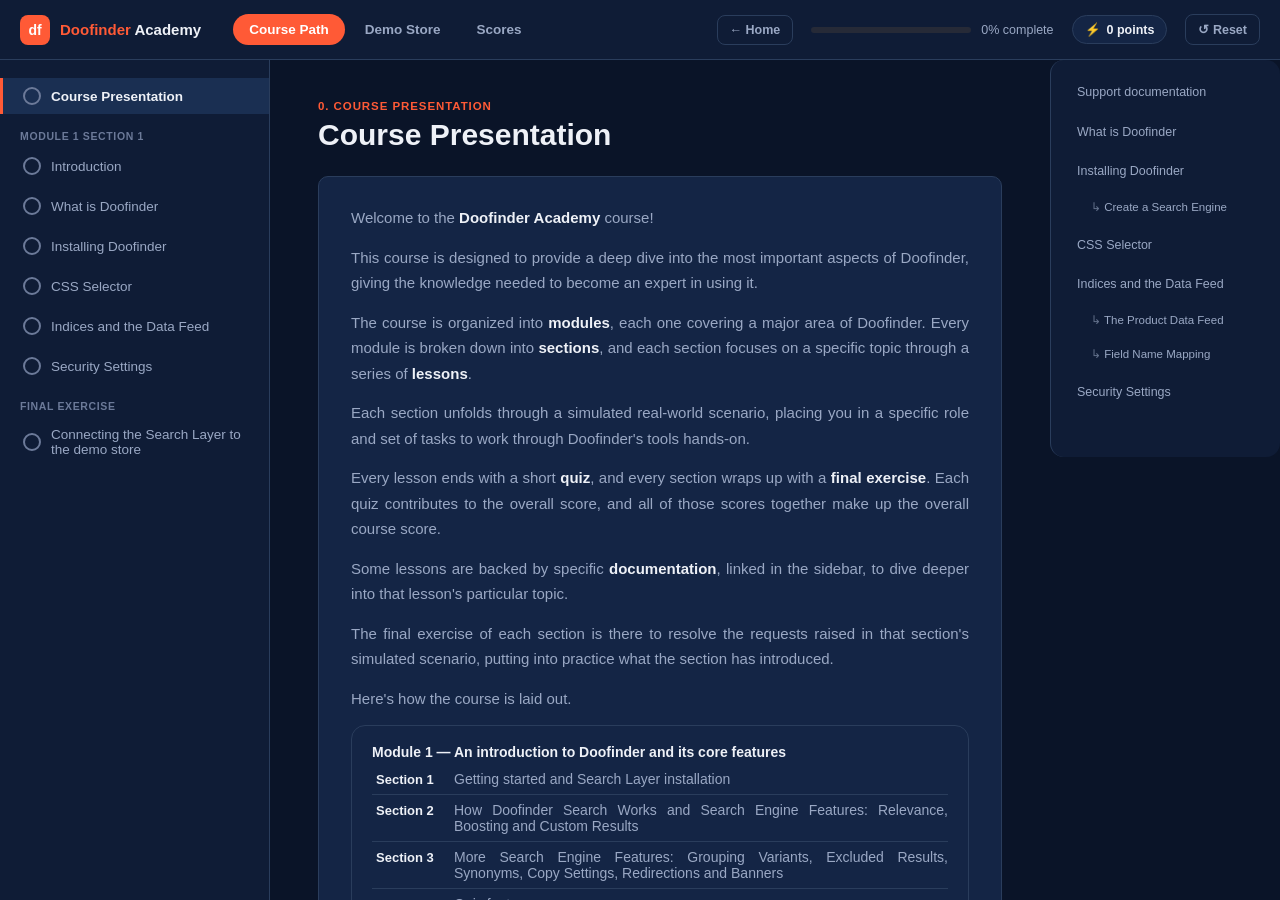
==== commit 26325a1a: "Auto commit: ACADEMY_STYLE_GUIDE.txt" ====
--- a/academy/section1.html
+++ b/academy/section1.html
@@ -4,7 +4,7 @@
 <meta charset="UTF-8">
 <meta name="viewport" content="width=device-width, initial-scale=1.0">
 <title>Doofinder Academy</title>
-<link rel="stylesheet" href="css/style.css?v=237">
+<link rel="stylesheet" href="css/style.css?v=242">
 </head>
 <body>
 <div id="app">
@@ -48,7 +48,7 @@
   <div class="lightbox-content" id="lightbox-content"></div>
 </div>
 
-<script src="js/data-section1.js?v=267"></script>
-<script src="js/app.js?v=248"></script>
+<script src="js/data-section1.js?v=272"></script>
+<script src="js/app.js?v=250"></script>
 </body>
 </html>
--- a/academy/css/style.css
+++ b/academy/css/style.css
@@ -393,24 +393,30 @@
 }
 .install-step-carousel img.is-active { display: block; }
 .install-step-carousel img:hover { filter: brightness(1.08); }
-.install-steps { display: flex; gap: 24px; align-items: center; margin: 10px 0 16px; }
-.install-steps .install-step-carousel { flex: 0 0 500px; height: 400px; margin-top: 0; }
-.install-step-captions { flex: 1; min-width: 0; }
+/* Carousel with a step-caption band on top (see style guide, section 2) */
+.install-step-carousel.has-captions {
+  display: flex; flex-direction: column; overflow: hidden;
+  max-width: none; width: 100%; height: 620px; margin: 10px 0 16px;
+}
+.install-step-carousel.has-captions img { flex: 1; min-height: 0; height: auto; border-radius: 0; }
+.install-step-captions {
+  flex: none; padding: 14px 18px;
+  background: var(--bg-card); border-bottom: 1px solid var(--border);
+}
 .install-step-caption { display: none; text-align: left; }
 .install-step-caption.is-active { display: block; }
 .install-step-caption-label {
-  display: block; margin-bottom: 6px;
+  display: block; margin-bottom: 4px;
   color: var(--accent); font-size: 12px; font-weight: 700; letter-spacing: .06em; text-transform: uppercase;
 }
-.install-step-caption > strong { display: block; color: var(--text-primary); font-size: 18px; }
-.install-step-caption p { margin: 8px 0 0; text-align: left; }
-@media (max-width: 1500px) {
-  .install-steps .install-step-carousel { flex-basis: 420px; height: 340px; }
-}
+.install-step-caption > strong { display: block; color: var(--text-primary); font-size: 16px; }
+.install-step-caption p { margin: 4px 0 0; font-size: 14px; line-height: 1.5; text-align: left; }
 @media (max-width: 1300px) {
-  .install-steps { flex-direction: column; align-items: stretch; }
-  .install-steps .install-step-carousel { flex: none; width: 100%; }
-}
+  .install-step-carousel.has-captions { height: 480px; }
+}
+/* Small cropped UI element (icon, button) shown inline in running text */
+.inline-ui-img,
+.install-step-carousel .install-step-caption img.inline-ui-img { display: inline-block; height: 1.8em; width: auto; vertical-align: middle; border-radius: 4px; }
 .carousel-next-btn {
   position: absolute; right: 8px; bottom: 8px; z-index: 1;
   padding: 5px 12px; border: 1px solid rgba(255, 255, 255, .1);
